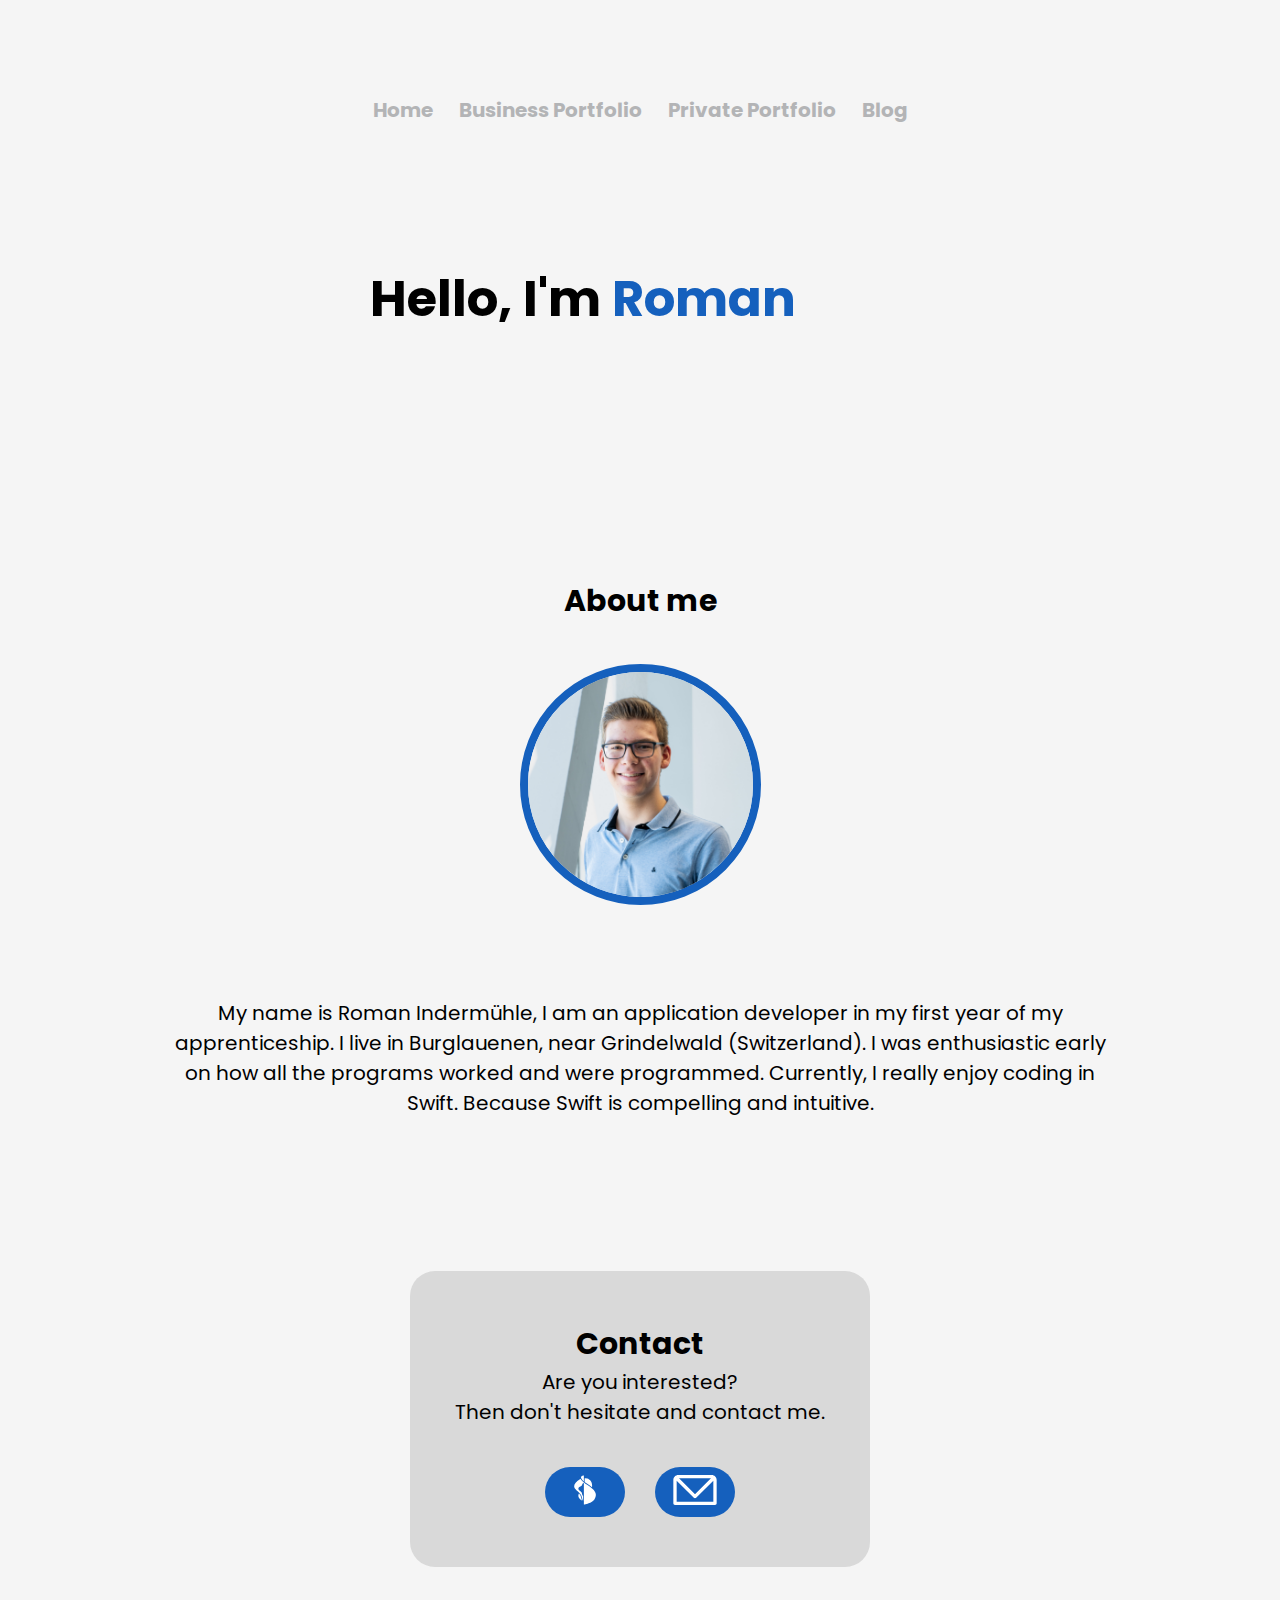
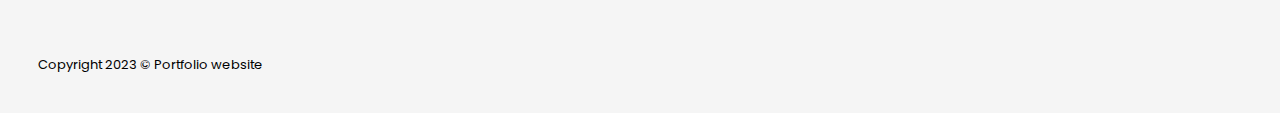
==== index.html @ 7f25c473 "added portfolio-web" ====
<!DOCTYPE html>
<html lang="de">
  <head>
    <meta charset="UTF-8" />
    <meta http-equiv="X-UA-Compatible" content="IE=edge" />
    <meta name="viewport" content="width=device-width, initial-scale=1.0" />
    <title>Roman Indermühle Home</title>
    <link rel="icon" type="image/x-icon"  href="Media/RI_Icon-Web.svg">
    <link rel="stylesheet" href="index.css" />
    <link rel="stylesheet" href="Appearance.css">
    <link
      rel="stylesheet"
      href="https://fonts.googleapis.com/css2?family=Material+Symbols+Rounded:opsz,wght,FILL,GRAD@20..48,100..700,0..1,-50..200"/>
    <link rel="stylesheet" href="https://cdnjs.cloudflare.com/ajax/libs/font-awesome/4.7.0/css/font-awesome.min.css">
  </head>
  <body>
    <header>
        <div class="header">
            <nav>
              <ul>
                <li><a href="index.html">Home</a></li>
                <li><a href="BusinessPortfolio.html">Business Portfolio</a></li>
                <li><a href="PrivatePortfolio.html">Private Portfolio</a></li>
                <li><a href="Blog.html">Blog</a></li>
              </ul>
            </nav>
              <h1>
                <span>Hello, I'm</span>
                <span style="color: #1560bd;">Roman</span>
              </h1>
        </div>
    </header>
    <section class="section">
      <div class="aboutMe_container">
        <h2>About me</h2>
          <div class="circle">
            <img src="Media\IMG_5093.JPG" alt="" />
          </div>
          <div class="aboutMe_text">
            <p>
              My name is Roman Indermühle, I am an application developer in my first year of my apprenticeship. 
              I live in Burglauenen, near Grindelwald (Switzerland). 
              I was enthusiastic early on how all the programs worked and were programmed. 
              Currently, I really enjoy coding in Swift. Because Swift is compelling and intuitive.
            </p>
          </div>
    </section>
    <section id="contact" class="section">
      <div class="contact_container">
        <div class="contact_header">
          <h2>Contact</h2>
          <p>Are you interested? <br> Then don't hesitate and contact me.</p>
        </div>
        <div class="contact_button">
          <button class="button" type="button">
            <a
              href="https://intranet.swisscom.com/home/profile/i:0e.t%7Cazuread%7Ctaainro2" target="_blank"
              ><img
                src="Media/Swisscom_Lifeform_RGB_White.svg" alt=""
                width="50"
                height="50"
              />
            </a>
          </button>
          <button class="button" type="button">
            <a
              href="mailto: roman.indermuehle@icloud.com"
              ><img
                src="Media/inbox_1_BOLD.svg" alt=""
                width="50"
                height="50"
              />
            </a>
          </button>
        </div>
      </div>
    </div>
  </section>
    <footer>Copyright 2023 © Portfolio website</footer>
  </body>
</html>
---- index.css ----
.circle {
  height: 225px;
  width: 225px;
  overflow: hidden;
  max-height: 80vw;
  max-width: 80vw;
  border-radius: 50%;
  border: 8px solid #1560bd;
  display: flex;
  justify-content: left;
  align-items: center;
  /*box-shadow: 10px 15px 12px gray;*/
}
.circle img {
  height: 100%;
}
nav a:hover {
  color: #1560bd;
}
.aboutMe_container {
  justify-content: center;
  align-items: center;
  max-width: 90%;
  margin-top: 120px;
  display: flex;
  flex-direction: column;
  gap: 40px;
  flex-wrap: wrap;
}
.aboutMe_text p {
  text-align: justify;
  text-align: center;
  padding: 5%;
}
.contact_container {
  max-width: 400px;
  max-height: 350px;
  background-color: #d9d9d9;
  border-radius: 25px;
  padding: 50px 30px;
  overflow-y: hidden;

  flex-direction: row;
  flex-wrap: wrap;
  display: flex;
  align-items: center;
  text-align: center;
  justify-content: center;
  gap: 40px;
}
.button {
  background-color: #1560bd;
  width: 80px;
  height: 50px;
  border-radius: 50px;
  border: none;
  justify-content: center;
  display: flex;
  text-align: right;
  align-items: center;
  padding: 3%;
}
.contact_button {
  display: flex;
  flex-direction: row;
  flex-wrap: wrap;
  justify-content: center;
  align-items: center;
  gap: 30px;
}
.header_Image {
  width: 100%;
  justify-content: center;
  height: auto;
}
---- Appearance.css ----
@import url('https://fonts.googleapis.com/css2?family=Poppins:ital,wght@0,100;0,200;0,300;0,400;0,500;0,600;0,700;0,800;0,900;1,100;1,200;1,300;1,400;1,500;1,600;1,700;1,800;1,900&display=swap');
* {
  margin: 0;
  padding: 0;
}
@media (prefers-color-scheme: light) {
	body {
    min-height: 100vh;
    background-color: #f5f5f5;
    font-family: 'Poppins', sans-serif;
    font-size: 20px;
    color: black;
  }
  h1 {
    font-size: 50px;
    line-height: 115%;
  }
  footer {
    color: var( rgba(0, 0, 0, 0.16));
    font-size: small;
    padding: 3%;
  }
}
@media (prefers-color-scheme: dark) {
  body {
    min-height: 100vh;
    background-color: #1a1a1a;
    font-family: 'Poppins', sans-serif;
    font-size: 20px;
    color: white;
  }
  h1 {
    font-size: 50px;
    line-height: 115%;
    color: white;
  }
  .contact_container {
    background-color: #3b3b3b;
  }
  footer {
    color: rgba(255, 255, 255, 0.479);
    font-size: small;
    padding: 3%;
  }
}
header {
  padding: 80px;
  display: flex;
  justify-content: center;
  align-items: center;
  gap: 40px;
  flex-wrap: wrap;
}
.header_text {
  width: 90%
}
nav {
  margin-bottom: 130px;
}
nav li {
  text-align: center;
  float: left;
  margin: 15px auto;
}
nav ul {  
  list-style: none;
  display: flex;
  gap: 20px;
}
nav a {
  color:  #b3b4b6;
  font-weight: bold;
  text-decoration: none;
  position: relative;
  padding: 3px;
}
@media (max-width: 800px) {
  nav {
    padding: 15px;
  }
  nav a {
    font-size: 11px;
  }
  h1 {
    font-size: 35px;
  }
}
.section {
  padding: 50px;
  display: flex;
  justify-content: center;
  align-items: center;
  gap: 40px;
  flex-wrap: wrap-reverse;
}
.flex_container {
  justify-content: center;
  align-items: center;
  width: 100%;
  margin-top: 120px;
  display: flex;
  flex-direction: column;
  gap: 40px;
  flex-wrap: wrap;
}
.flex_container p {
  text-align: justify;
  line-height: 175%;
  text-align: center;
}
.card {
  width: 400px;
  max-width: calc(90% - 40px);
  display: flex;
  flex-direction: column;
  justify-content:center;
  align-items: center;
  gap: 30px;
}
.card_Image {
  width: 100%;
  justify-content: center;
  height: auto;
  border-radius: 40px;
}
.thumbnail {
  max-width: 350px;
  justify-content: center;
  height: auto;
  align-items: center;
}
.text_card {
  text-align: justify;
  line-height: 175%;
  text-align: left;

}
.stack {
  display: flex;
  flex-wrap: wrap;
  /* for horizontal aligning of child divs */
  justify-content: center;
  /* for vertical aligning */
  align-items: center;
  margin-top: 100px;
  gap: 30px;
}
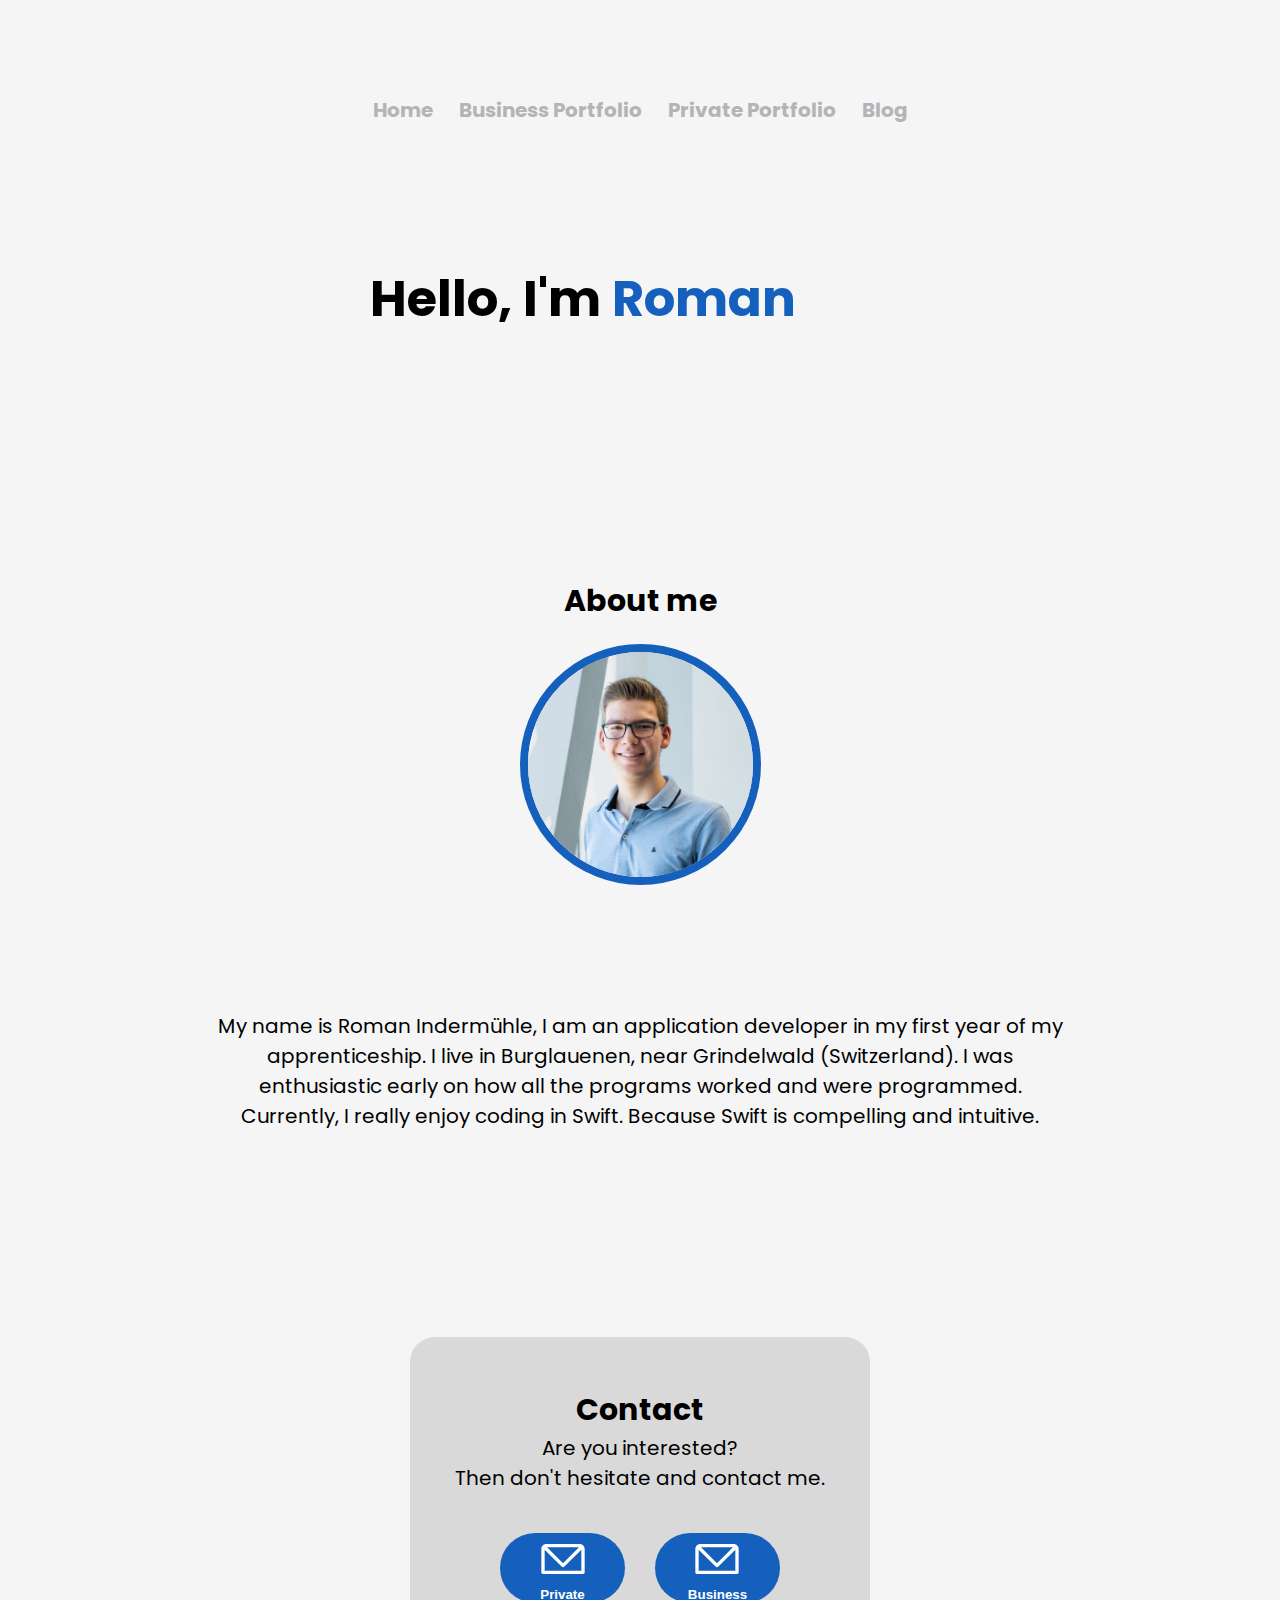
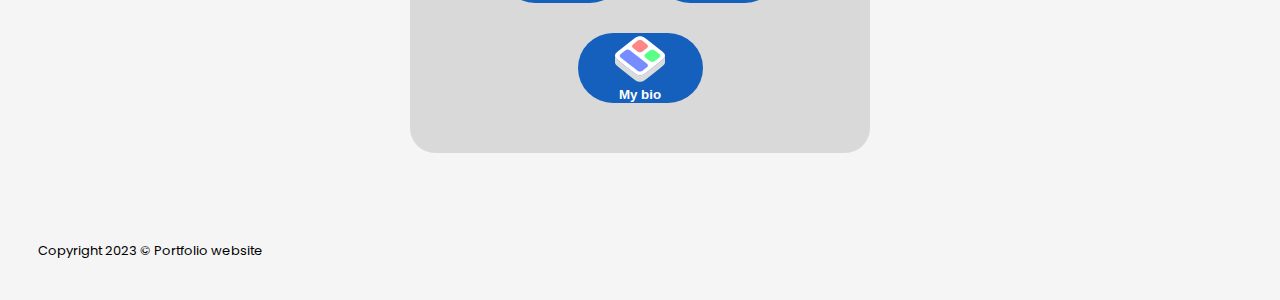
==== commit 68b10758: "design improvements" ====
--- a/index.html
+++ b/index.html
@@ -54,22 +54,35 @@
         <div class="contact_button">
           <button class="button" type="button">
             <a
-              href="https://intranet.swisscom.com/home/profile/i:0e.t%7Cazuread%7Ctaainro2" target="_blank"
-              ><img
-                src="Media/Swisscom_Lifeform_RGB_White.svg" alt=""
-                width="50"
-                height="50"
-              />
-            </a>
-          </button>
-          <button class="button" type="button">
-            <a
               href="mailto: roman.indermuehle@icloud.com"
               ><img
                 src="Media/inbox_1_BOLD.svg" alt=""
                 width="50"
                 height="50"
               />
+              <p>Private</p>
+            </a>
+          </button>
+          <button class="button" type="button">
+            <a
+              href="mailto: roman.indermuehle@swisscom.com"
+              ><img
+                src="Media/inbox_1_BOLD.svg" alt=""
+                width="50"
+                height="50"
+              />
+              <p>Business</p>
+            </a>
+          </button>
+          <button class="button" type="button">
+            <a
+              href="https://bento.me/romanindermuehle" target="_blank"
+              ><img
+                src="Media/Bento_Symbol.svg" alt=""
+                width="50"
+                height="50"
+              />
+              <p>My bio</p>
             </a>
           </button>
         </div>
--- a/index.css
+++ b/index.css
@@ -24,17 +24,17 @@
   margin-top: 120px;
   display: flex;
   flex-direction: column;
-  gap: 40px;
+  gap: 20px;
   flex-wrap: wrap;
 }
 .aboutMe_text p {
   text-align: justify;
   text-align: center;
-  padding: 5%;
+  padding: 10%;
 }
 .contact_container {
   max-width: 400px;
-  max-height: 350px;
+  max-height: auto;
   background-color: #d9d9d9;
   border-radius: 25px;
   padding: 50px 30px;
@@ -48,10 +48,16 @@
   justify-content: center;
   gap: 40px;
 }
+.button a{
+  text-decoration: none;
+  font-weight: bold;
+  color: white;
+  text-align: center;
+}
 .button {
   background-color: #1560bd;
-  width: 80px;
-  height: 50px;
+  width: 125px;
+  height: 70px;
   border-radius: 50px;
   border: none;
   justify-content: center;
--- a/Appearance.css
+++ b/Appearance.css
@@ -74,17 +74,6 @@
   position: relative;
   padding: 3px;
 }
-@media (max-width: 800px) {
-  nav {
-    padding: 15px;
-  }
-  nav a {
-    font-size: 11px;
-  }
-  h1 {
-    font-size: 35px;
-  }
-}
 .section {
   padding: 50px;
   display: flex;
@@ -96,7 +85,6 @@
 .flex_container {
   justify-content: center;
   align-items: center;
-  width: 100%;
   margin-top: 120px;
   display: flex;
   flex-direction: column;
@@ -106,7 +94,6 @@
 .flex_container p {
   text-align: justify;
   line-height: 175%;
-  text-align: center;
 }
 .card {
   width: 400px;
@@ -141,7 +128,7 @@
   /* for horizontal aligning of child divs */
   justify-content: center;
   /* for vertical aligning */
-  align-items: center;
+  align-items: baseline;
   margin-top: 100px;
   gap: 30px;
-}+}
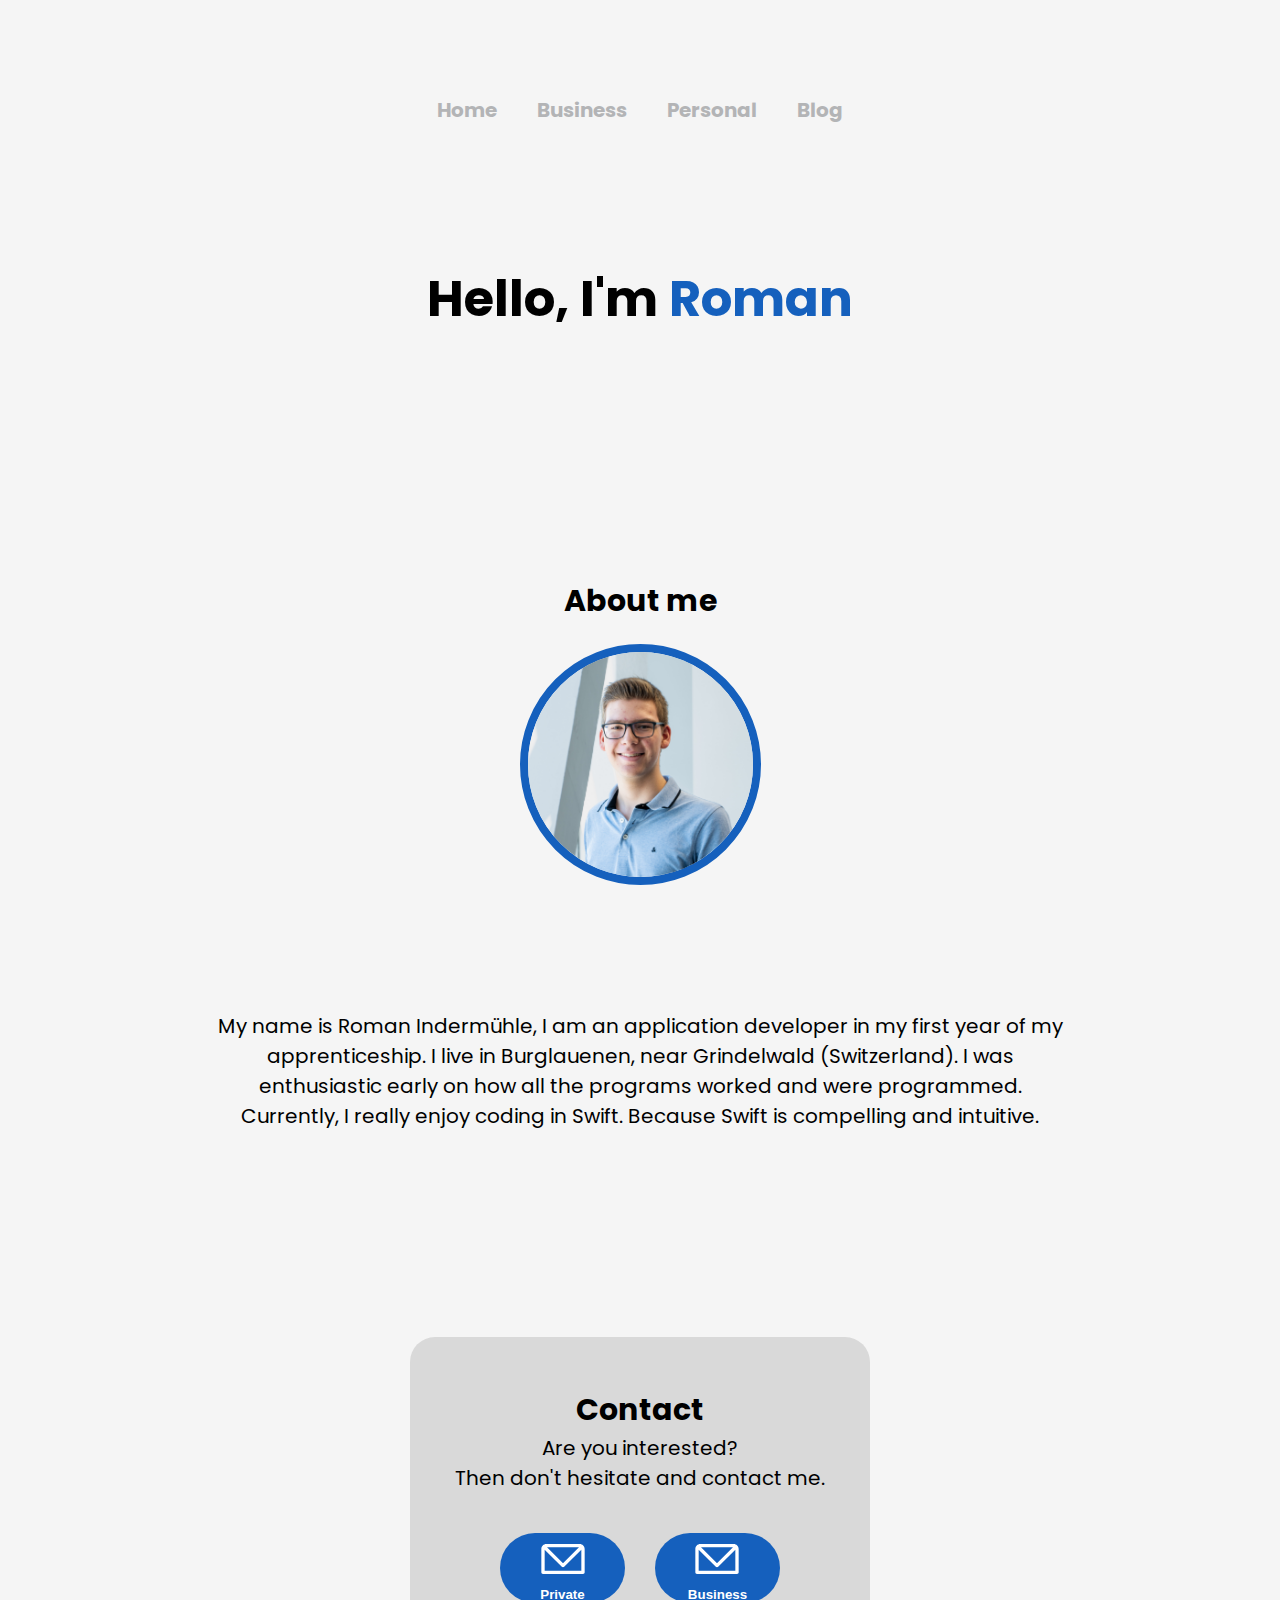
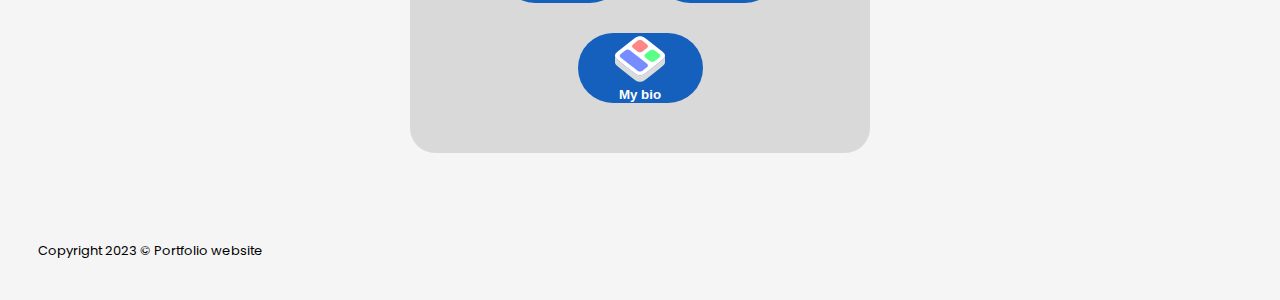
==== commit f8869a2b: "General improvements to the design" ====
--- a/index.html
+++ b/index.html
@@ -19,8 +19,8 @@
             <nav>
               <ul>
                 <li><a href="index.html">Home</a></li>
-                <li><a href="BusinessPortfolio.html">Business Portfolio</a></li>
-                <li><a href="PrivatePortfolio.html">Private Portfolio</a></li>
+                <li><a href="Business.html">Business</a></li>
+                <li><a href="Personal.html">Personal</a></li>
                 <li><a href="Blog.html">Blog</a></li>
               </ul>
             </nav>
--- a/Appearance.css
+++ b/Appearance.css
@@ -41,6 +41,9 @@
     color: rgba(255, 255, 255, 0.479);
     font-size: small;
     padding: 3%;
+  }
+  .cv_container {
+    background-color: #504848;
   }
 }
 header {
@@ -92,7 +95,7 @@
   flex-wrap: wrap;
 }
 .flex_container p {
-  text-align: justify;
+  text-align: left;
   line-height: 175%;
 }
 .card {
@@ -117,7 +120,6 @@
   align-items: center;
 }
 .text_card {
-  text-align: justify;
   line-height: 175%;
   text-align: left;
 
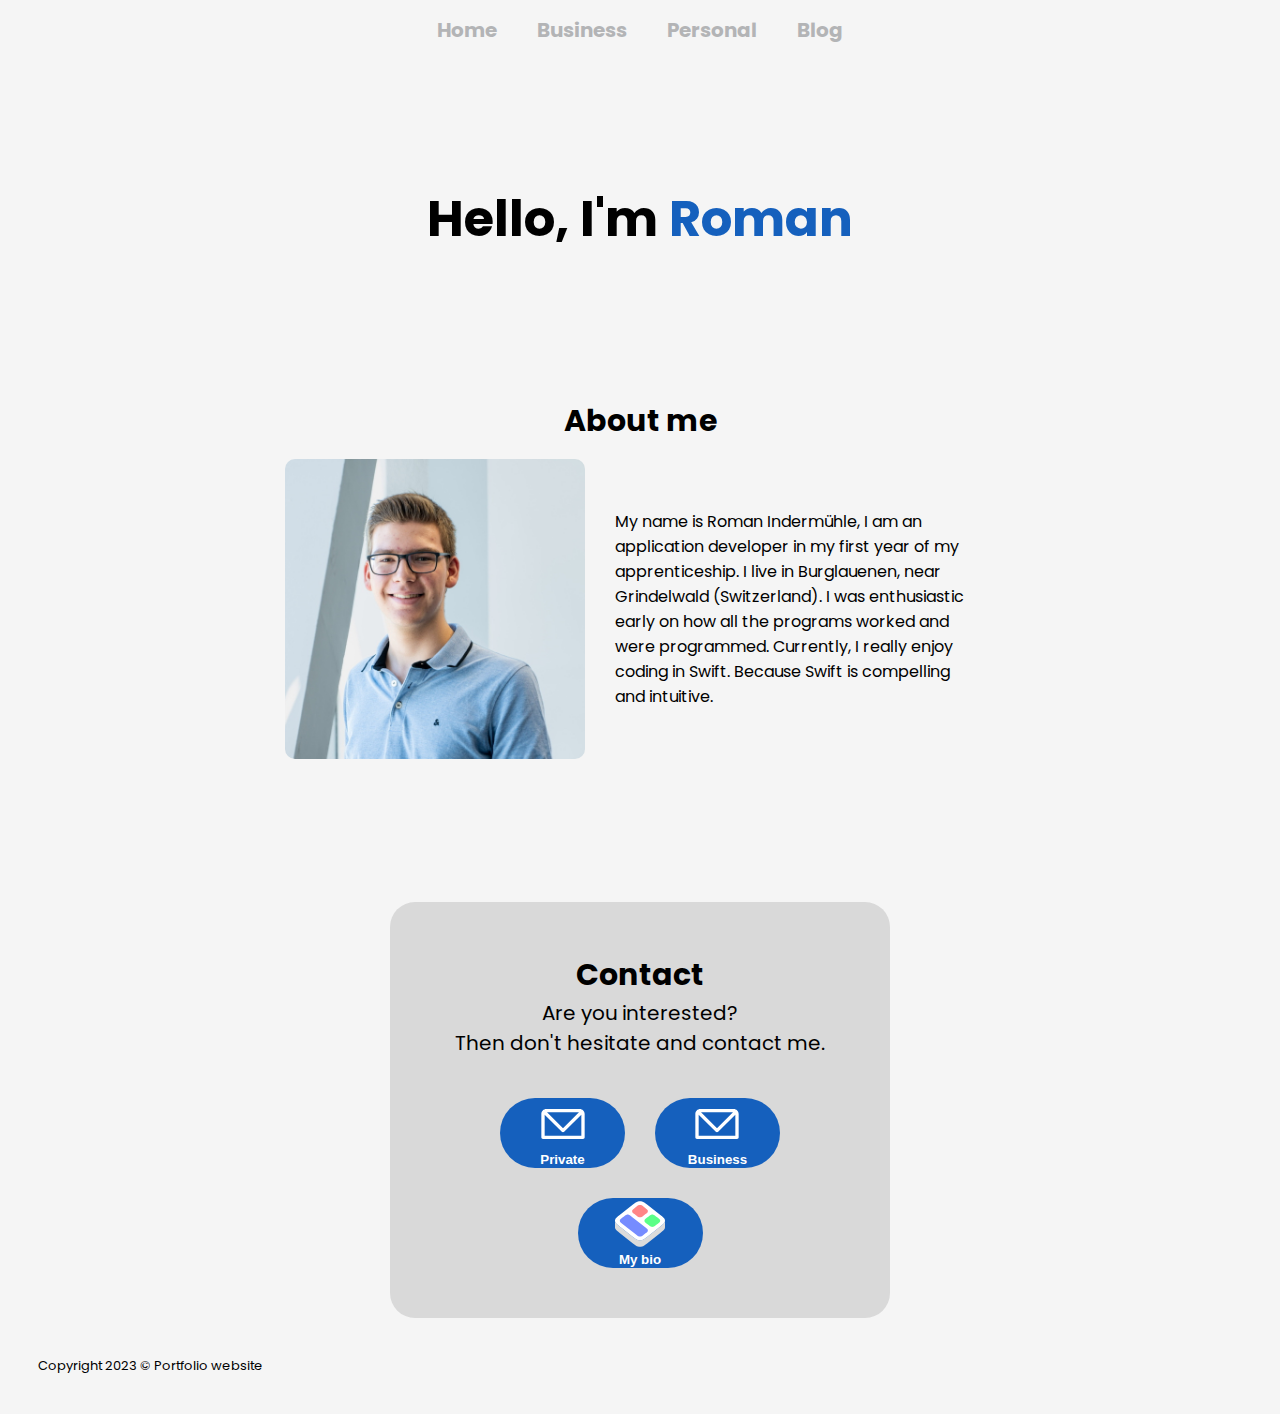
==== commit d9b1fde7: "Design changes" ====
--- a/index.html
+++ b/index.html
@@ -5,58 +5,73 @@
     <meta http-equiv="X-UA-Compatible" content="IE=edge" />
     <meta name="viewport" content="width=device-width, initial-scale=1.0" />
     <title>Roman Indermühle Home</title>
-    <link rel="icon" type="image/x-icon"  href="Media/RI_Icon-Web.svg">
+    <link rel="icon" type="image/x-icon" href="Media/RI_Icon-Web.svg" />
     <link rel="stylesheet" href="index.css" />
-    <link rel="stylesheet" href="Appearance.css">
+    <link rel="stylesheet" href="Appearance.css" />
     <link
       rel="stylesheet"
-      href="https://fonts.googleapis.com/css2?family=Material+Symbols+Rounded:opsz,wght,FILL,GRAD@20..48,100..700,0..1,-50..200"/>
-    <link rel="stylesheet" href="https://cdnjs.cloudflare.com/ajax/libs/font-awesome/4.7.0/css/font-awesome.min.css">
+      href="https://fonts.googleapis.com/css2?family=Material+Symbols+Rounded:opsz,wght,FILL,GRAD@20..48,100..700,0..1,-50..200"
+    />
+    <link
+      rel="stylesheet"
+      href="https://cdnjs.cloudflare.com/ajax/libs/font-awesome/4.7.0/css/font-awesome.min.css"
+    />
   </head>
   <body>
     <header>
-        <div class="header">
-            <nav>
-              <ul>
-                <li><a href="index.html">Home</a></li>
-                <li><a href="Business.html">Business</a></li>
-                <li><a href="Personal.html">Personal</a></li>
-                <li><a href="Blog.html">Blog</a></li>
-              </ul>
-            </nav>
-              <h1>
-                <span>Hello, I'm</span>
-                <span style="color: #1560bd;">Roman</span>
-              </h1>
+      <div class="header">
+        <nav>
+          <ul>
+            <li><a href="index.html">Home</a></li>
+            <li><a href="Business.html">Business</a></li>
+            <li><a href="Personal.html">Personal</a></li>
+            <li>
+              <a
+                href="https://romanindermuehle.github.io/blog/index.html"
+                target="_blank"
+                >Blog</a
+              >
+            </li>
+          </ul>
+        </nav>
+        <h1>
+          <span>Hello, I'm</span>
+          <span style="color: #1560bd">Roman</span>
+        </h1>
+      </div>
+    </header>
+
+    <!--AboutMe section-->
+    <div class="aboutMe_container">
+      <h2>About me</h2>
+      <div class="infoContainer">
+        <img src="Media/Image.jpeg" class="portrait" alt="" />
+        <div class="aboutMe_text">
+          <p>
+            My name is Roman Indermühle, I am an application developer in my
+            first year of my apprenticeship. I live in Burglauenen, near
+            Grindelwald (Switzerland). I was enthusiastic early on how all the
+            programs worked and were programmed. Currently, I really enjoy
+            coding in Swift. Because Swift is compelling and intuitive.
+          </p>
         </div>
-    </header>
-    <section class="section">
-      <div class="aboutMe_container">
-        <h2>About me</h2>
-          <div class="circle">
-            <img src="Media\IMG_5093.JPG" alt="" />
-          </div>
-          <div class="aboutMe_text">
-            <p>
-              My name is Roman Indermühle, I am an application developer in my first year of my apprenticeship. 
-              I live in Burglauenen, near Grindelwald (Switzerland). 
-              I was enthusiastic early on how all the programs worked and were programmed. 
-              Currently, I really enjoy coding in Swift. Because Swift is compelling and intuitive.
-            </p>
-          </div>
-    </section>
-    <section id="contact" class="section">
+      </div>
+
+      <!--Contact section-->
       <div class="contact_container">
         <div class="contact_header">
           <h2>Contact</h2>
-          <p>Are you interested? <br> Then don't hesitate and contact me.</p>
+          <p>
+            Are you interested? <br />
+            Then don't hesitate and contact me.
+          </p>
         </div>
         <div class="contact_button">
           <button class="button" type="button">
-            <a
-              href="mailto: roman.indermuehle@icloud.com"
+            <a href="mailto: roman.indermuehle@icloud.com"
               ><img
-                src="Media/inbox_1_BOLD.svg" alt=""
+                src="Media/inbox_1_BOLD.svg"
+                alt=""
                 width="50"
                 height="50"
               />
@@ -64,10 +79,10 @@
             </a>
           </button>
           <button class="button" type="button">
-            <a
-              href="mailto: roman.indermuehle@swisscom.com"
+            <a href="mailto: roman.indermuehle@swisscom.com"
               ><img
-                src="Media/inbox_1_BOLD.svg" alt=""
+                src="Media/inbox_1_BOLD.svg"
+                alt=""
                 width="50"
                 height="50"
               />
@@ -75,10 +90,10 @@
             </a>
           </button>
           <button class="button" type="button">
-            <a
-              href="https://bento.me/romanindermuehle" target="_blank"
+            <a href="https://bento.me/romanindermuehle" target="_blank"
               ><img
-                src="Media/Bento_Symbol.svg" alt=""
+                src="Media/Bento_Symbol.svg"
+                alt=""
                 width="50"
                 height="50"
               />
@@ -88,7 +103,6 @@
         </div>
       </div>
     </div>
-  </section>
     <footer>Copyright 2023 © Portfolio website</footer>
   </body>
-</html>+</html>
--- a/index.css
+++ b/index.css
@@ -1,18 +1,19 @@
-.circle {
-  height: 225px;
-  width: 225px;
-  overflow: hidden;
-  max-height: 80vw;
-  max-width: 80vw;
-  border-radius: 50%;
-  border: 8px solid #1560bd;
+@media (max-width: 600px) {
+  .infoContainer {
+    flex-wrap: wrap;
+  }
+}
+.portrait {
+  width: 100%;
+  max-width: 300px;
+  height: auto;
+  border-radius: 10px;
+}
+.infoContainer {
   display: flex;
-  justify-content: left;
   align-items: center;
-  /*box-shadow: 10px 15px 12px gray;*/
-}
-.circle img {
-  height: 100%;
+  justify-content: center;
+  margin-bottom: 10%;
 }
 nav a:hover {
   color: #1560bd;
@@ -20,26 +21,24 @@
 .aboutMe_container {
   justify-content: center;
   align-items: center;
-  max-width: 90%;
-  margin-top: 120px;
+  margin-top: 150px;
   display: flex;
   flex-direction: column;
-  gap: 20px;
+  gap: 15px;
   flex-wrap: wrap;
 }
-.aboutMe_text p {
-  text-align: justify;
-  text-align: center;
-  padding: 10%;
+.aboutMe_text {
+  font-size: medium;
+  max-width: 350px;
+  padding: 30px;
 }
 .contact_container {
   max-width: 400px;
   max-height: auto;
   background-color: #d9d9d9;
   border-radius: 25px;
-  padding: 50px 30px;
+  padding: 50px;
   overflow-y: hidden;
-
   flex-direction: row;
   flex-wrap: wrap;
   display: flex;
@@ -48,7 +47,7 @@
   justify-content: center;
   gap: 40px;
 }
-.button a{
+.button a {
   text-decoration: none;
   font-weight: bold;
   color: white;
--- a/Appearance.css
+++ b/Appearance.css
@@ -1,13 +1,13 @@
-@import url('https://fonts.googleapis.com/css2?family=Poppins:ital,wght@0,100;0,200;0,300;0,400;0,500;0,600;0,700;0,800;0,900;1,100;1,200;1,300;1,400;1,500;1,600;1,700;1,800;1,900&display=swap');
+@import url("https://fonts.googleapis.com/css2?family=Poppins:ital,wght@0,100;0,200;0,300;0,400;0,500;0,600;0,700;0,800;0,900;1,100;1,200;1,300;1,400;1,500;1,600;1,700;1,800;1,900&display=swap");
 * {
   margin: 0;
   padding: 0;
 }
 @media (prefers-color-scheme: light) {
-	body {
+  body {
     min-height: 100vh;
     background-color: #f5f5f5;
-    font-family: 'Poppins', sans-serif;
+    font-family: "Poppins", sans-serif;
     font-size: 20px;
     color: black;
   }
@@ -16,7 +16,7 @@
     line-height: 115%;
   }
   footer {
-    color: var( rgba(0, 0, 0, 0.16));
+    color: var(rgba(0, 0, 0, 0.16));
     font-size: small;
     padding: 3%;
   }
@@ -25,7 +25,7 @@
   body {
     min-height: 100vh;
     background-color: #1a1a1a;
-    font-family: 'Poppins', sans-serif;
+    font-family: "Poppins", sans-serif;
     font-size: 20px;
     color: white;
   }
@@ -46,16 +46,30 @@
     background-color: #504848;
   }
 }
+@media (max-width: 600px) {
+  html,
+  body {
+    overflow-x: hidden;
+    position: relative;
+  }
+  nav a {
+    font-size: medium;
+  }
+  nav ul {
+    gap: 10px;
+  }
+}
+@media (min-width: 600px) {
+  .flex_container {
+    flex-direction: column;
+  }
+}
 header {
-  padding: 80px;
   display: flex;
   justify-content: center;
   align-items: center;
   gap: 40px;
   flex-wrap: wrap;
-}
-.header_text {
-  width: 90%
 }
 nav {
   margin-bottom: 130px;
@@ -65,32 +79,23 @@
   float: left;
   margin: 15px auto;
 }
-nav ul {  
+nav ul {
   list-style: none;
   display: flex;
   gap: 20px;
 }
 nav a {
-  color:  #b3b4b6;
+  color: #b3b4b6;
   font-weight: bold;
   text-decoration: none;
   position: relative;
   padding: 3px;
-}
-.section {
-  padding: 50px;
-  display: flex;
-  justify-content: center;
-  align-items: center;
-  gap: 40px;
-  flex-wrap: wrap-reverse;
 }
 .flex_container {
   justify-content: center;
   align-items: center;
   margin-top: 120px;
   display: flex;
-  flex-direction: column;
   gap: 40px;
   flex-wrap: wrap;
 }
@@ -103,26 +108,19 @@
   max-width: calc(90% - 40px);
   display: flex;
   flex-direction: column;
-  justify-content:center;
+  justify-content: center;
   align-items: center;
   gap: 30px;
 }
 .card_Image {
   width: 100%;
+  height: auto;
   justify-content: center;
-  height: auto;
   border-radius: 40px;
-}
-.thumbnail {
-  max-width: 350px;
-  justify-content: center;
-  height: auto;
-  align-items: center;
 }
 .text_card {
   line-height: 175%;
   text-align: left;
-
 }
 .stack {
   display: flex;
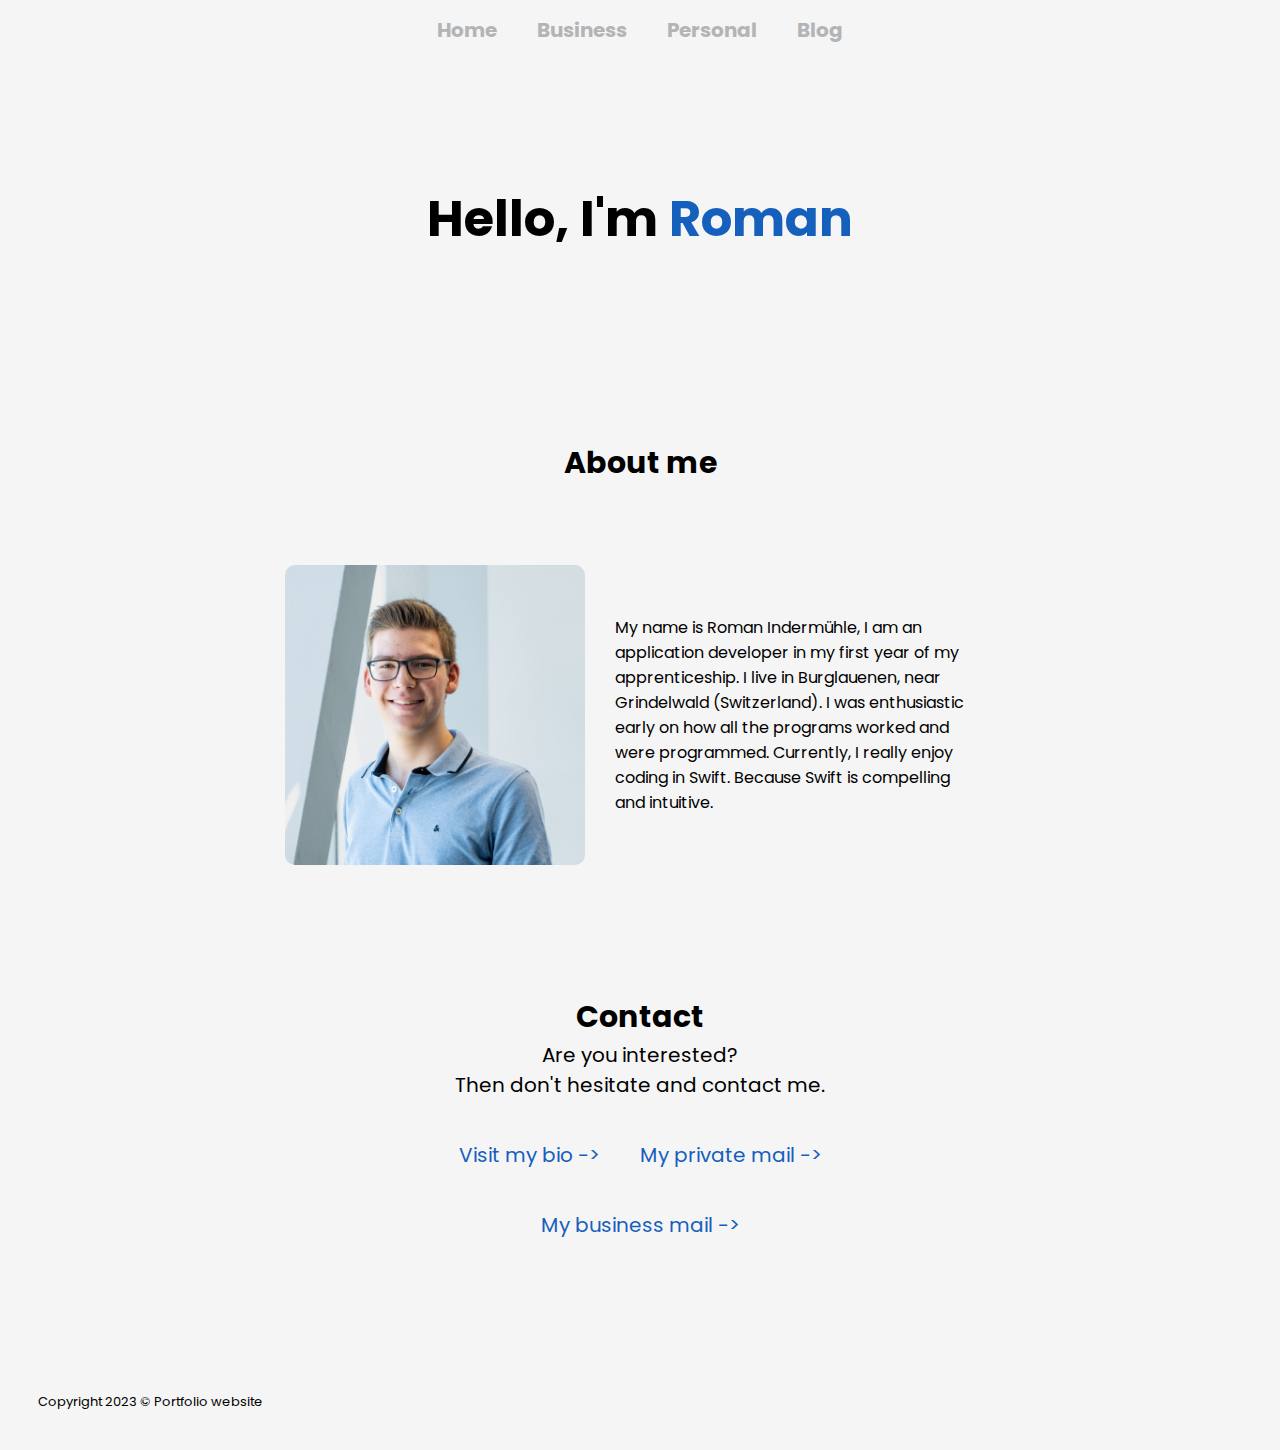
==== commit e0aac420: "minor design changes" ====
--- a/index.html
+++ b/index.html
@@ -26,11 +26,7 @@
             <li><a href="Business.html">Business</a></li>
             <li><a href="Personal.html">Personal</a></li>
             <li>
-              <a
-                href="https://romanindermuehle.github.io/blog/index.html"
-                target="_blank"
-                >Blog</a
-              >
+              <a href="https://blog.romanindermuehle.ch">Blog</a>
             </li>
           </ul>
         </nav>
@@ -44,7 +40,7 @@
     <!--AboutMe section-->
     <div class="aboutMe_container">
       <h2>About me</h2>
-      <div class="infoContainer">
+      <div class="detailContainer">
         <img src="Media/Image.jpeg" class="portrait" alt="" />
         <div class="aboutMe_text">
           <p>
@@ -66,40 +62,21 @@
             Then don't hesitate and contact me.
           </p>
         </div>
-        <div class="contact_button">
-          <button class="button" type="button">
-            <a href="mailto: roman.indermuehle@icloud.com"
-              ><img
-                src="Media/inbox_1_BOLD.svg"
-                alt=""
-                width="50"
-                height="50"
-              />
-              <p>Private</p>
-            </a>
-          </button>
-          <button class="button" type="button">
-            <a href="mailto: roman.indermuehle@swisscom.com"
-              ><img
-                src="Media/inbox_1_BOLD.svg"
-                alt=""
-                width="50"
-                height="50"
-              />
-              <p>Business</p>
-            </a>
-          </button>
-          <button class="button" type="button">
-            <a href="https://bento.me/romanindermuehle" target="_blank"
-              ><img
-                src="Media/Bento_Symbol.svg"
-                alt=""
-                width="50"
-                height="50"
-              />
-              <p>My bio</p>
-            </a>
-          </button>
+        <div class="link_tag">
+          <a href="https://bento.me/romanindermuehle" target="_blank">
+            <p>Visit my bio -></p>
+          </a>
+        </div>
+        <div class="link_tag">
+          <a href="mailto: roman.indermuehle@icloud.com">
+            <p>My private mail -></p>
+          </a>
+        </div>
+        <div class="link_tag">
+          <a href="mailto: roman.indermuehle@swisscom.com">
+            <p>My business mail -></p>
+          </a>
+        </div>
         </div>
       </div>
     </div>
--- a/index.css
+++ b/index.css
@@ -1,5 +1,5 @@
 @media (max-width: 600px) {
-  .infoContainer {
+  .detailContainer {
     flex-wrap: wrap;
   }
 }
@@ -9,13 +9,17 @@
   height: auto;
   border-radius: 10px;
 }
-.infoContainer {
+.detailContainer {
   display: flex;
   align-items: center;
   justify-content: center;
-  margin-bottom: 10%;
+  margin-top: 5%;
 }
 nav a:hover {
+  color: #1560bd;
+}
+.link_tag a {
+  text-decoration: none;
   color: #1560bd;
 }
 .aboutMe_container {
@@ -35,9 +39,10 @@
 .contact_container {
   max-width: 400px;
   max-height: auto;
-  background-color: #d9d9d9;
+  /*background-color: #d9d9d9;*/
   border-radius: 25px;
   padding: 50px;
+  margin-top: 5%;
   overflow-y: hidden;
   flex-direction: row;
   flex-wrap: wrap;
@@ -47,32 +52,6 @@
   justify-content: center;
   gap: 40px;
 }
-.button a {
-  text-decoration: none;
-  font-weight: bold;
-  color: white;
-  text-align: center;
-}
-.button {
-  background-color: #1560bd;
-  width: 125px;
-  height: 70px;
-  border-radius: 50px;
-  border: none;
-  justify-content: center;
-  display: flex;
-  text-align: right;
-  align-items: center;
-  padding: 3%;
-}
-.contact_button {
-  display: flex;
-  flex-direction: row;
-  flex-wrap: wrap;
-  justify-content: center;
-  align-items: center;
-  gap: 30px;
-}
 .header_Image {
   width: 100%;
   justify-content: center;
--- a/Appearance.css
+++ b/Appearance.css
@@ -19,6 +19,7 @@
     color: var(rgba(0, 0, 0, 0.16));
     font-size: small;
     padding: 3%;
+    margin-top: 5%;
   }
 }
 @media (prefers-color-scheme: dark) {
@@ -34,16 +35,11 @@
     line-height: 115%;
     color: white;
   }
-  .contact_container {
-    background-color: #3b3b3b;
-  }
   footer {
     color: rgba(255, 255, 255, 0.479);
     font-size: small;
     padding: 3%;
-  }
-  .cv_container {
-    background-color: #504848;
+    margin-top: 5%;
   }
 }
 @media (max-width: 600px) {
@@ -68,6 +64,7 @@
   display: flex;
   justify-content: center;
   align-items: center;
+  margin-bottom: 15%;
   gap: 40px;
   flex-wrap: wrap;
 }
@@ -94,7 +91,7 @@
 .flex_container {
   justify-content: center;
   align-items: center;
-  margin-top: 120px;
+  margin-top: 5%;
   display: flex;
   gap: 40px;
   flex-wrap: wrap;
@@ -130,5 +127,6 @@
   /* for vertical aligning */
   align-items: baseline;
   margin-top: 100px;
+  padding: 5px;
   gap: 30px;
 }
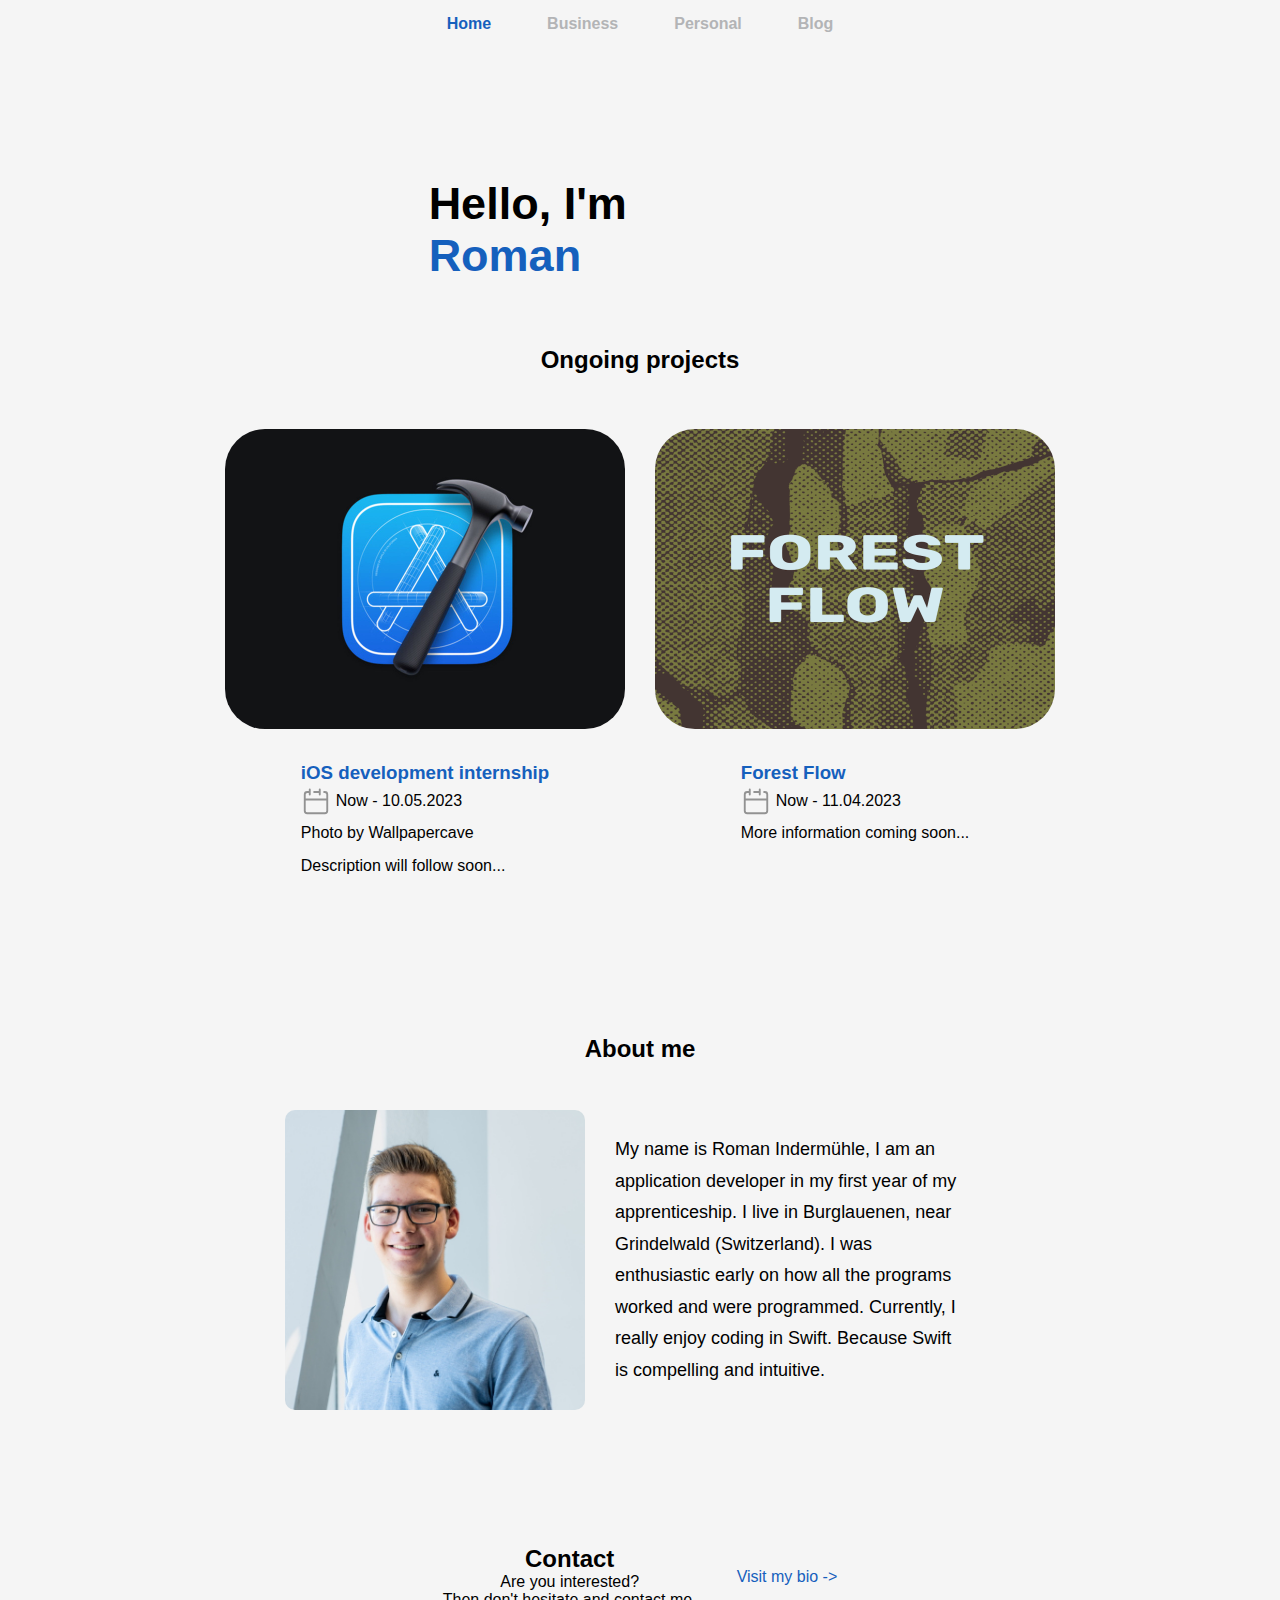
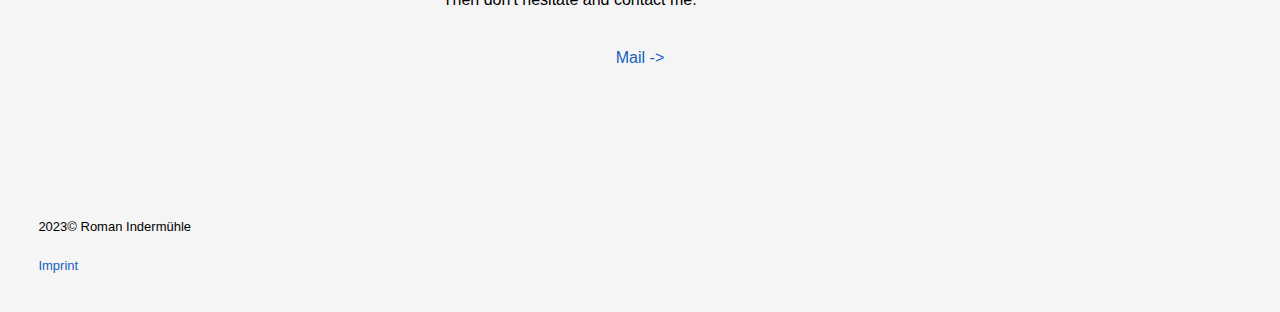
==== commit 7b8adf3b: "Basic design adjustments" ====
--- a/index.html
+++ b/index.html
@@ -8,10 +8,9 @@
     <link rel="icon" type="image/x-icon" href="Media/RI_Icon-Web.svg" />
     <link rel="stylesheet" href="index.css" />
     <link rel="stylesheet" href="Appearance.css" />
-    <link
-      rel="stylesheet"
-      href="https://fonts.googleapis.com/css2?family=Material+Symbols+Rounded:opsz,wght,FILL,GRAD@20..48,100..700,0..1,-50..200"
-    />
+    <!--Font-->
+    <link rel="preconnect" href="https://rsms.me/">
+    <link rel="stylesheet" href="https://rsms.me/inter/inter.css">
     <link
       rel="stylesheet"
       href="https://cdnjs.cloudflare.com/ajax/libs/font-awesome/4.7.0/css/font-awesome.min.css"
@@ -22,7 +21,7 @@
       <div class="header">
         <nav>
           <ul>
-            <li><a href="index.html">Home</a></li>
+            <li><a href="index.html" style="color: #1560bd;">Home</a></li>
             <li><a href="Business.html">Business</a></li>
             <li><a href="Personal.html">Personal</a></li>
             <li>
@@ -31,11 +30,63 @@
           </ul>
         </nav>
         <h1>
-          <span>Hello, I'm</span>
-          <span style="color: #1560bd">Roman</span>
+          <p>Hello, I'm</p>
+          <p style="color: #1560bd">Roman</p>
         </h1>
       </div>
     </header>
+
+    <!--Ongoing projects-->
+      <div class="flex_container">
+        <h2>Ongoing projects</h2>
+        <div class="stack">
+          <div class="card">
+            <img src="Media/Xcode.jpg" class="card_Image" alt="" />
+            <div class="text_card">
+              <h3 style="color: #1560bd">iOS development internship</h3>
+              <p style="padding-bottom: 2%">
+                <img
+                  src="Media/calendar.svg"
+                  style="
+                    width: 30px;
+                    height: 30px;
+                    float: left;
+                    margin-right: 5px;
+                  "
+                  alt=""
+                />
+                Now - 10.05.2023
+              </p>
+              <p style="margin-bottom: 2%;">Photo by Wallpapercave</p>
+              <p>
+                Description will follow soon...
+              </p>
+            </div>
+          </div>
+          <div class="card">
+            <img src="Media/Forest Flow Promo.png" class="card_Image" alt="" />
+            <div class="text_card">
+              <h3 style="color: #1560bd">Forest Flow</h3>
+              <p style="padding-bottom: 2%">
+                <img
+                  src="Media/calendar.svg"
+                  style="
+                    width: 30px;
+                    height: 30px;
+                    float: left;
+                    margin-right: 5px;
+                  "
+                  alt=""
+                />
+                Now - 11.04.2023
+              </p>
+              <p>
+                More information coming soon...
+              </p>
+            </div>
+          </div>
+        </div>
+      </div>
 
     <!--AboutMe section-->
     <div class="aboutMe_container">
@@ -68,18 +119,18 @@
           </a>
         </div>
         <div class="link_tag">
-          <a href="mailto: roman.indermuehle@icloud.com">
-            <p>My private mail -></p>
-          </a>
-        </div>
-        <div class="link_tag">
-          <a href="mailto: roman.indermuehle@swisscom.com">
-            <p>My business mail -></p>
+          <a href="mailto: roman@romanindermuehle.ch">
+            <p>Mail -></p>
           </a>
         </div>
         </div>
       </div>
     </div>
-    <footer>Copyright 2023 © Portfolio website</footer>
+    <footer>
+      2023© Roman Indermühle
+      <div class="link_tag" style="margin-top: 2%;">
+        <a href="Imprint/imprint.html">Imprint</a>
+      </div>
+    </footer>
   </body>
 </html>
--- a/index.css
+++ b/index.css
@@ -13,7 +13,7 @@
   display: flex;
   align-items: center;
   justify-content: center;
-  margin-top: 5%;
+  margin-top: 2%;
 }
 nav a:hover {
   color: #1560bd;
@@ -32,7 +32,8 @@
   flex-wrap: wrap;
 }
 .aboutMe_text {
-  font-size: medium;
+  font-size: large;
+  line-height: 175%;
   max-width: 350px;
   padding: 30px;
 }
--- a/Appearance.css
+++ b/Appearance.css
@@ -1,4 +1,11 @@
-@import url("https://fonts.googleapis.com/css2?family=Poppins:ital,wght@0,100;0,200;0,300;0,400;0,500;0,600;0,700;0,800;0,900;1,100;1,200;1,300;1,400;1,500;1,600;1,700;1,800;1,900&display=swap");
+:root {
+  font-family: "Inter", sans-serif;
+}
+@supports (font-variation-settings: normal) {
+  :root {
+    font-family: "Inter var", sans-serif;
+  }
+}
 * {
   margin: 0;
   padding: 0;
@@ -7,12 +14,11 @@
   body {
     min-height: 100vh;
     background-color: #f5f5f5;
-    font-family: "Poppins", sans-serif;
-    font-size: 20px;
+    font-size: 16px;
     color: black;
   }
   h1 {
-    font-size: 50px;
+    font-size: 45px;
     line-height: 115%;
   }
   footer {
@@ -26,12 +32,11 @@
   body {
     min-height: 100vh;
     background-color: #1a1a1a;
-    font-family: "Poppins", sans-serif;
-    font-size: 20px;
+    font-size: 16px;
     color: white;
   }
   h1 {
-    font-size: 50px;
+    font-size: 45px;
     line-height: 115%;
     color: white;
   }
@@ -51,20 +56,20 @@
   nav a {
     font-size: medium;
   }
-  nav ul {
-    gap: 10px;
-  }
 }
 @media (min-width: 600px) {
   .flex_container {
     flex-direction: column;
+  }
+  nav ul {
+    gap: 20px;
   }
 }
 header {
   display: flex;
   justify-content: center;
   align-items: center;
-  margin-bottom: 15%;
+  margin-bottom: 5%;
   gap: 40px;
   flex-wrap: wrap;
 }
@@ -74,12 +79,11 @@
 nav li {
   text-align: center;
   float: left;
-  margin: 15px auto;
+  margin: 15px;
 }
 nav ul {
   list-style: none;
   display: flex;
-  gap: 20px;
 }
 nav a {
   color: #b3b4b6;
@@ -93,7 +97,6 @@
   align-items: center;
   margin-top: 5%;
   display: flex;
-  gap: 40px;
   flex-wrap: wrap;
 }
 .flex_container p {
@@ -126,7 +129,7 @@
   justify-content: center;
   /* for vertical aligning */
   align-items: baseline;
-  margin-top: 100px;
+  margin-top: 50px;
   padding: 5px;
   gap: 30px;
 }
